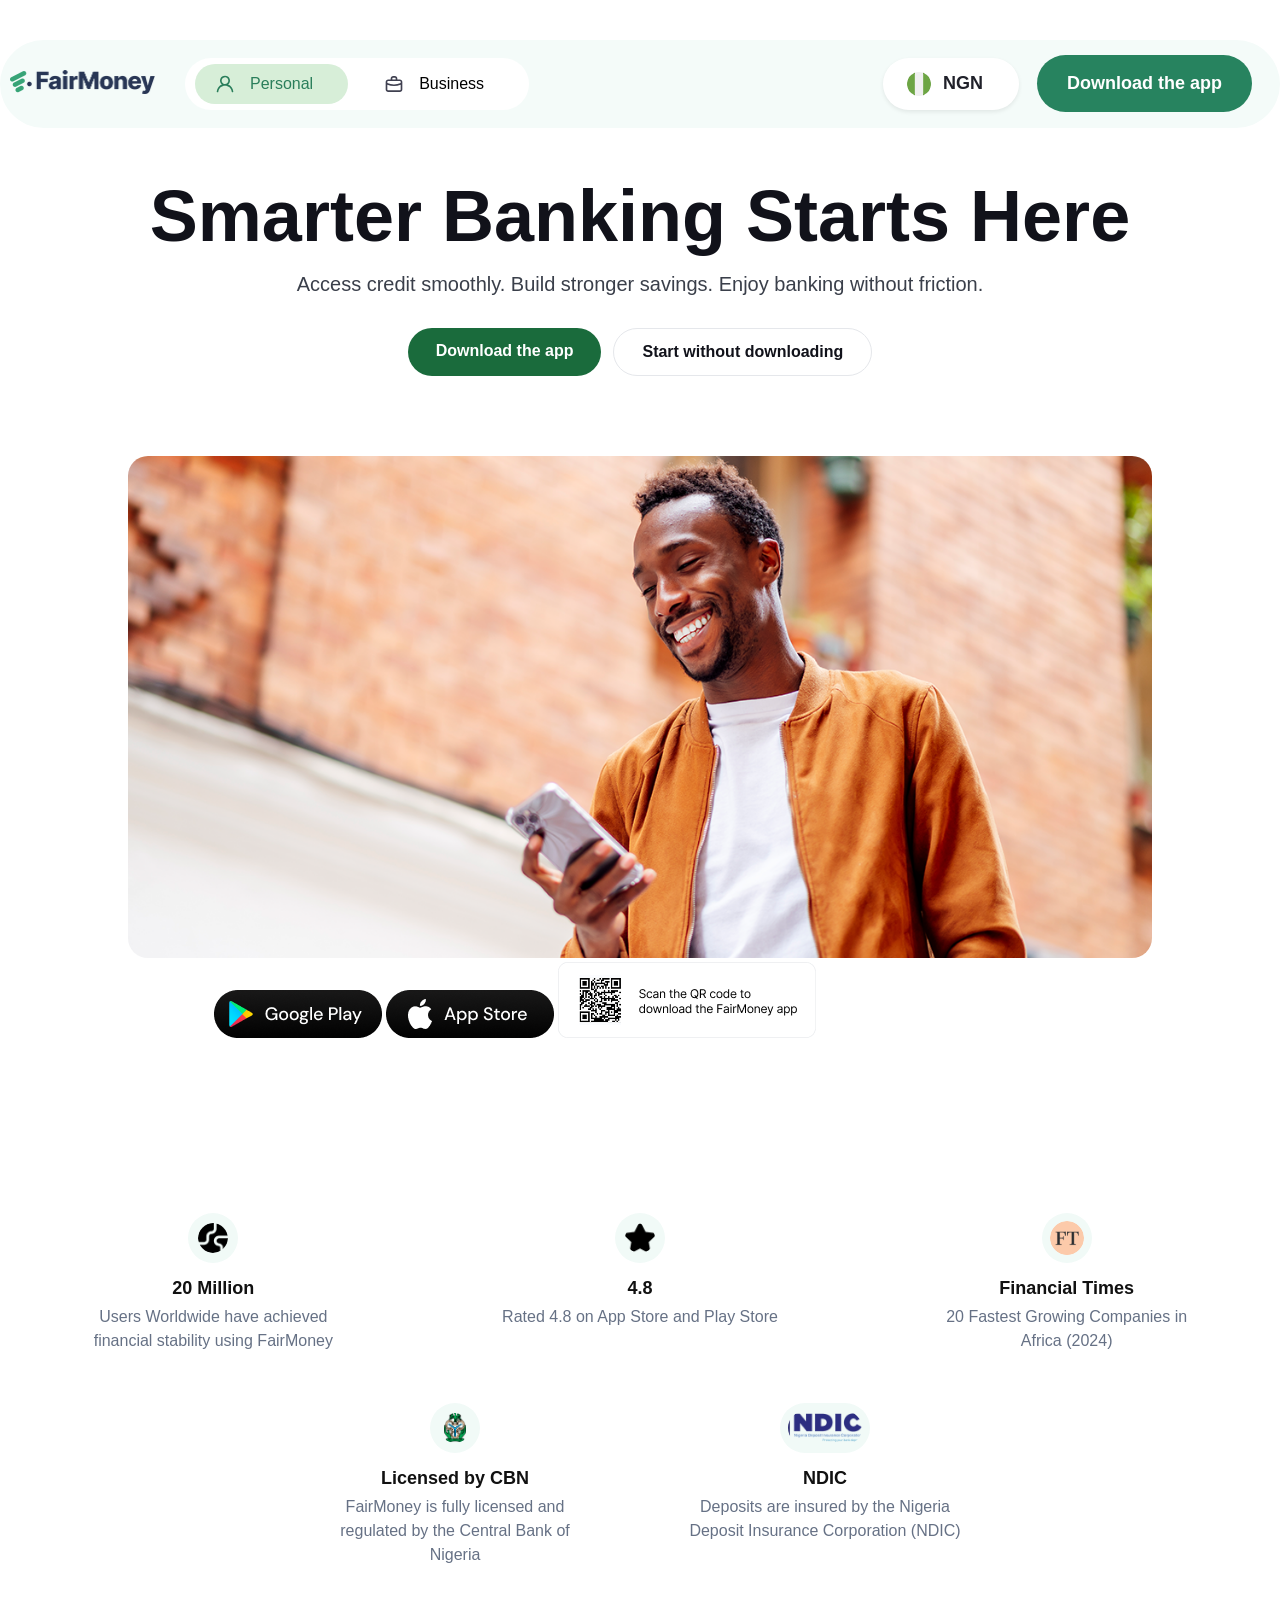
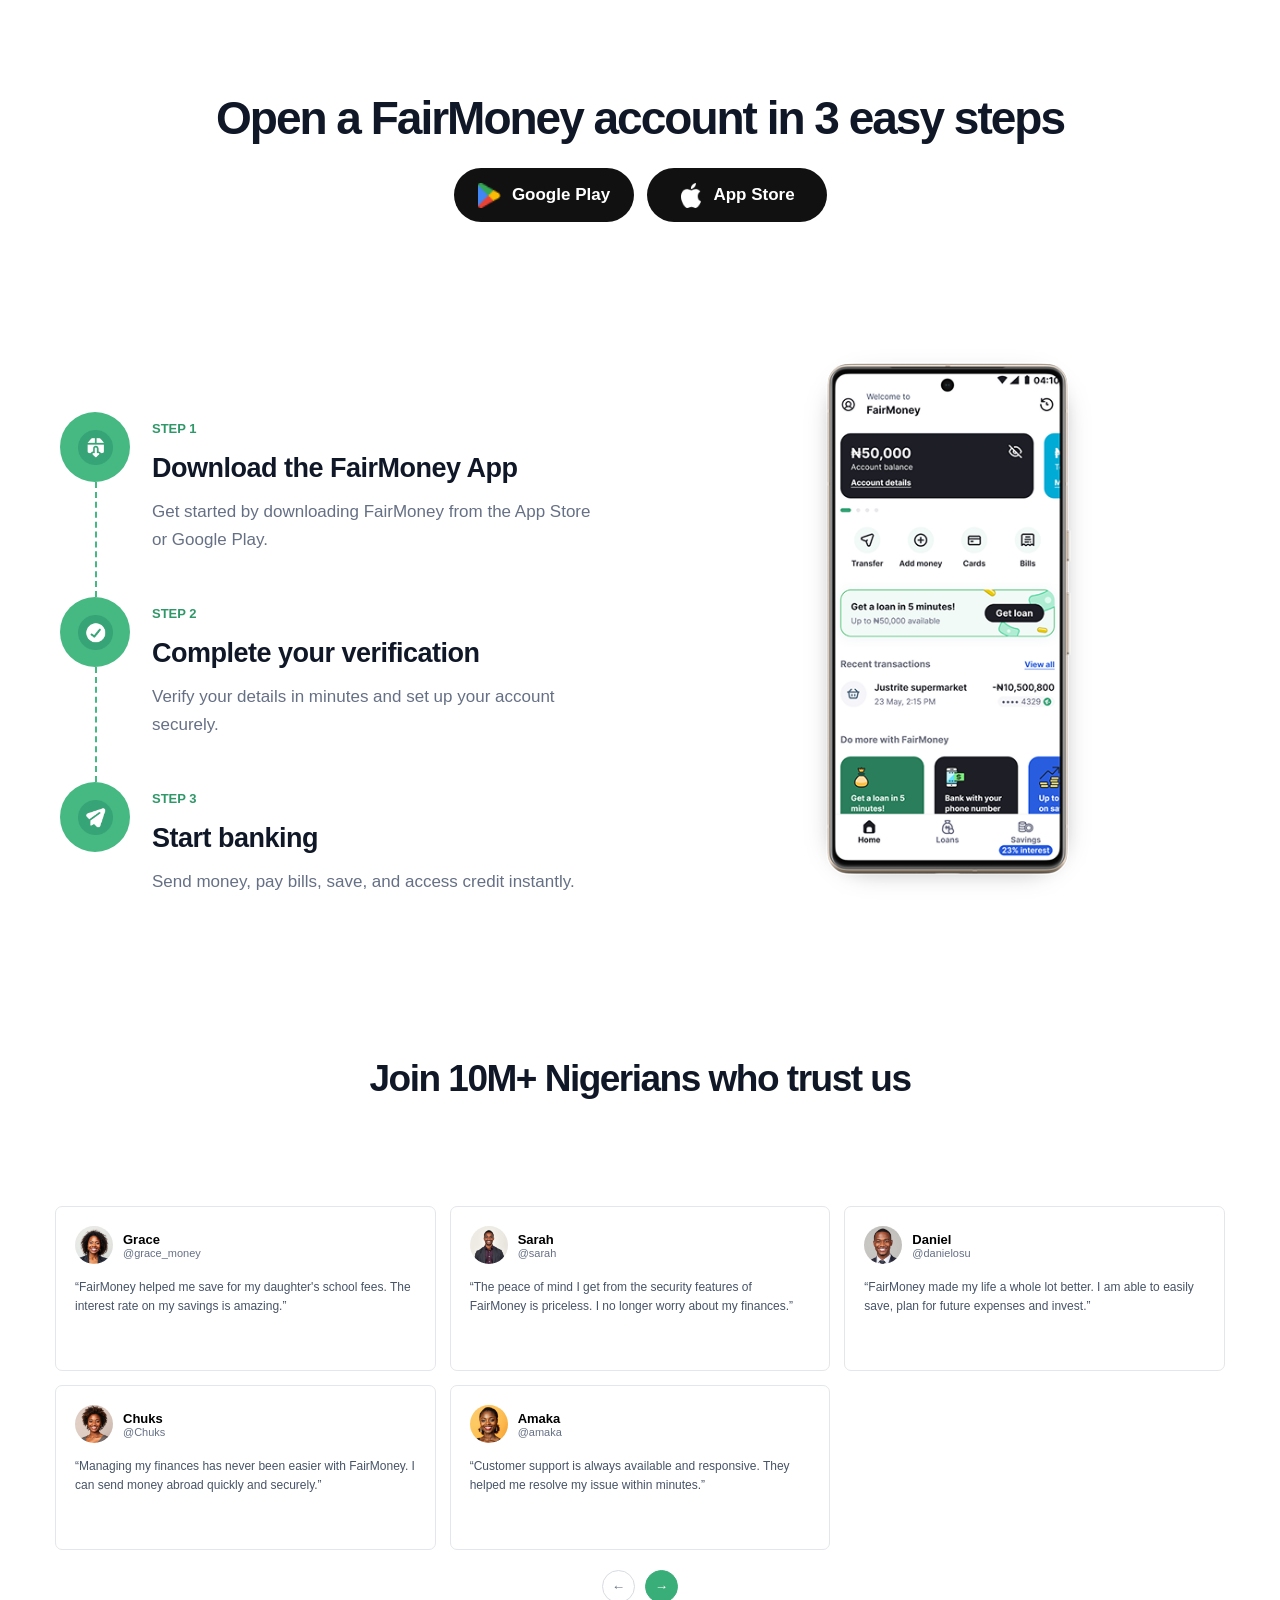
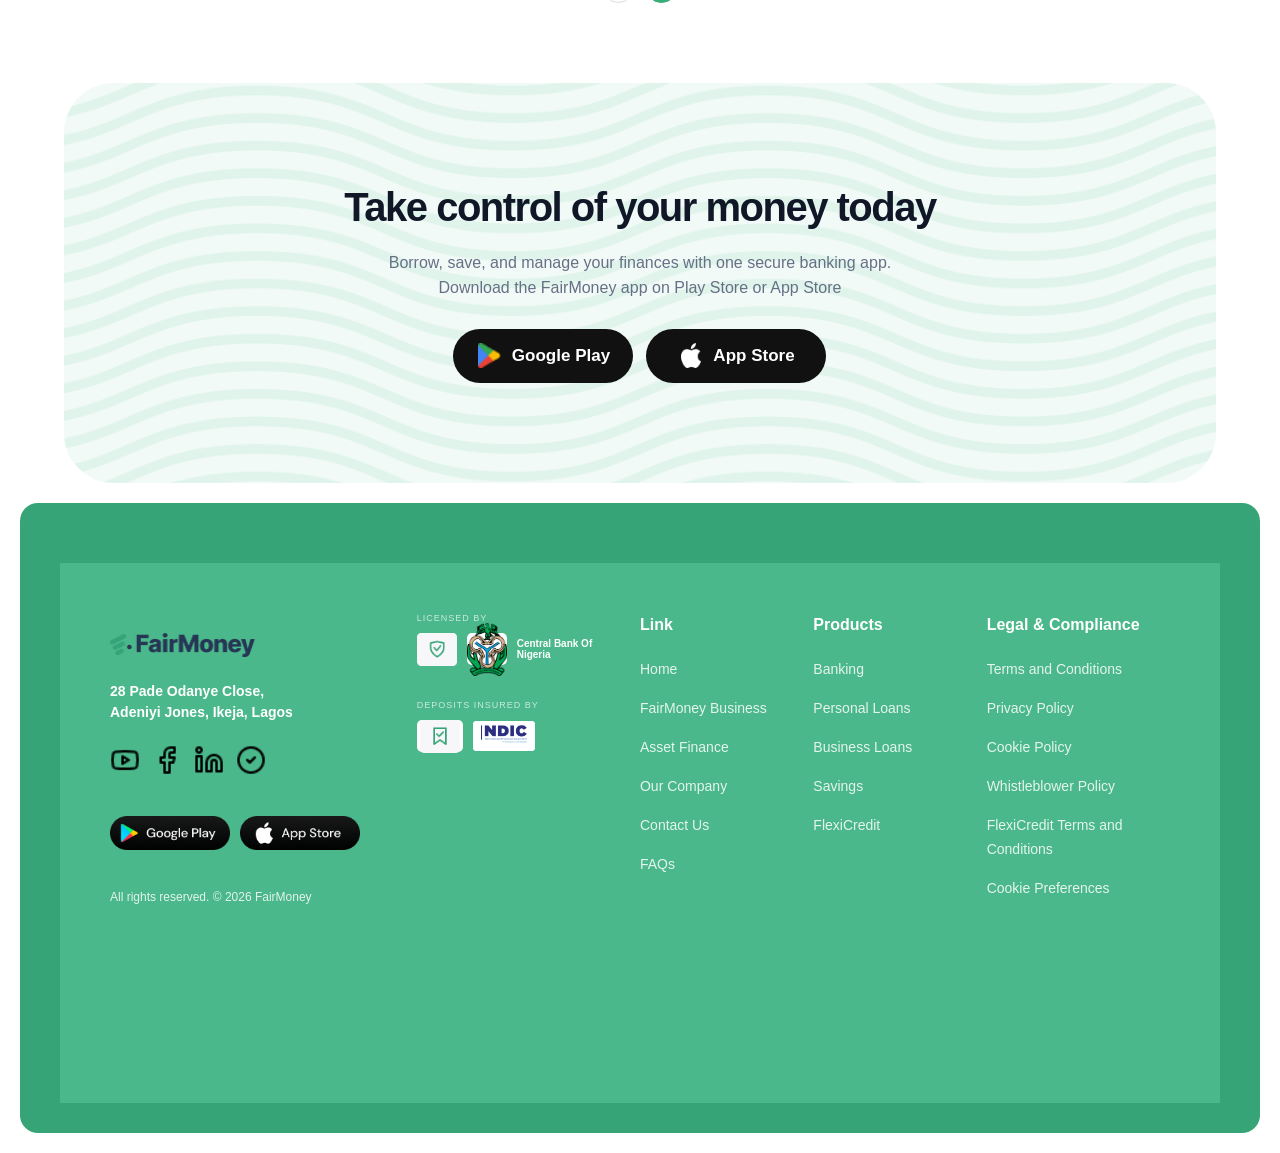
==== index.html @ 2ae4a9d5 "first commit" ====
<!DOCTYPE html>
<html lang="en">

<head>
    <meta charset="UTF-8">
    <meta name="viewport" content="width=device-width, initial-scale=1.0">
    <title></title>
    <link rel="stylesheet" href="https://cdnjs.cloudflare.com/ajax/libs/font-awesome/7.3.1/css/all.css" integrity="sha512-x9WwyMYBnlXMNQ6kQ/Lyzu1NqIhLQKL5Oq6xByfXuRj7s9CskyCbLv/1IjqzJmXwFXWr0ov6jBV7Qbc0hh9nHg==" crossorigin="anonymous" referrerpolicy="no-referrer">
    <link rel="stylesheet" href="./style.css">
</head>

<body>
    <header>
        <nav>
            <div class="left">
                <a href="">
                    <img src="./images/fairmoney-logo-DR-jkARz.png" alt="" class="logo">
                </a>
                <div class="button-container">

                    <!-- PERSONAL -->
                    <div class="dropdown">

                        <a href="#" class="green-btn">
                            <img src="../images/default (36).png" alt="">
                            Personal
                            <i class="fa-solid fa-chevron-down"></i>
                        </a>

                        <!-- Personal dropdown starts here -->
                        <div class="dropdown-content">

                            <a href="#">
                                <div class="drop-icon">🏦</div>
                                <h3>Banking</h3>
                            </a>

                            <a href="./otherhtmlfiles/faqs.html">
                                <div class="drop-icon">💰</div>
                                <h3>Faqs </h3>
                            </a>

                            <a href="./otherhtmlfiles/fairtarget.html">
                                <div class="drop-icon">🐷</div>
                                <h3>Fairtarget</h3>
                            </a>

                            <a href="./otherhtmlfiles/contactus.html">
                                <div class="drop-icon">📰</div>
                                <h3>Contact Us</h3>
                            </a>

                            <a href="./otherhtmlfiles/aboutus.html">
                                <div class="drop-icon">🏢</div>
                                <h3>About Us</h3>
                            </a>

                            <a href="#">
                                <div class="drop-icon">❔</div>
                                <h3>Help and Support</h3>
                            </a>

                        </div>
                    </div>


                    <!-- BUSINESS -->
                    <div class="dropdown">

                        <a href="#" class="white-btn">
                            <img src="./images/default (35).png" alt="">
                            Business
                            <i class="fa-solid fa-chevron-down"></i>
                        </a>

                        <!-- Business dropdown goes here -->
                        <div class="business-dropdown">
                            <!-- Business items will go here -->
                        </div>

                    </div>

                </div>
            </div>
            <div class="nav-right">

                <div class="currency-dropdown">

                    <div class="currency">
                        <img src="./images/default (33).png" alt="">
                        <span>NGN</span>
                        <i class="fa-solid fa-chevron-down"></i>
                    </div>

                    <div class="dropdown-content">

                        <a href="#">
                            <img src="./images/default (33).png" alt="">
                            <span>NGN</span>
                        </a>

                        <a href="#">
                            <img src="kenya.png" alt="">
                            <span>UGA</span>
                        </a>

                        <a href="#">
                            <img src="uganda.png" alt="">
                            <span>ZMB</span>
                        </a>

                    </div>

                </div>

                <a href="#" class="green-thing">
                    Download the app
                </a>
                <a href=""><i class="fa-sharp fa-solid fa-bars"></i></a>


            </div>


        </nav>


    </header>
    <section class="hero">
        <h1 class="hero-title">Smarter Banking Starts Here</h1>
        <p class="hero-subtitle">Access credit smoothly. Build stronger savings. Enjoy banking without friction.</p>

        <div class="hero-buttons">
            <a href="#" class="btn btn-primary">Download the app</a>
            <a href="#" class="btn btn-secondary">Start without downloading</a>
        </div>
        <div class="hero-image">
            <img src="./images/hero-home-man-phone-CHgP6KEk (2).png" alt="">

        </div>
        <div class="hero-download-buttons">
            <img src="./images/google-play-button-NqrgYMx6 (1).png" alt="">
            <img src="./images/app-store-button-BfQfPJOT.png" alt="">
            <img src="./images/qr-code-section-mmyv1GN7 (1).png" alt="">
        </div>
    </section>


    <section class="trust-section">
        <!-- TOP ROW - 3 ITEMS -->
        <div class="trust-grid top-row">
            <!-- Item 1 -->
            <div class="trust-item">
                <img src="./images/star.png" alt="20 Million" class="trust-icon">
                <h1>20 Million</h1>
                <p>Users Worldwide have achieved financial stability using FairMoney</p>
            </div>

            <!-- Item 2 -->
            <div class="trust-item">
                <img src="./images/circle.png" alt="Rating" class="trust-icon">
                <h1>4.8</h1>
                <p>Rated 4.8 on App Store and Play Store</p>
            </div>

            <!-- Item 3 -->
            <div class="trust-item">
                <img src="./images/ft-icon-container-CDeWDgdr (1).png" alt="Financial Times" class="trust-icon ft-icon">
                <h1>Financial Times</h1>
                <p>20 Fastest Growing Companies in Africa (2024)</p>
            </div>
        </div>

        <!-- BOTTOM ROW - 2 ITEMS -->
        <div class="trust-grid bottom-row">
            <!-- Item 4 -->
            <div class="trust-item">
                <img src="./images/cbn-logo-official-BcwKI2SC (1).png" alt="CBN Licensed" class="trust-icon">
                <h1>Licensed by CBN</h1>
                <p>FairMoney is fully licensed and regulated by the Central Bank of Nigeria</p>
            </div>

            <!-- Item 5 -->
            <div class="trust-item">
                <img src="./images/ndic-logo-updated-h6NStarR (1).png" alt="NDIC" class="trust-icon ndic-icon">
                <h1>NDIC</h1>
                <p>Deposits are insured by the Nigeria Deposit Insurance Corporation (NDIC)</p>
            </div>
        </div>
    </section>
    <section class="steps-section">

        <div class="steps-heading">

            <h2>
                Open a FairMoney account in 3 easy steps
            </h2>

            <div class="store-buttons">

                <a href="#" class="store-button">

                    <img src="../images/default (38).png" alt="Google Play">

                    <span>
                        Google Play
                    </span>

                </a>

                <a href="#" class="store-button">

                    <img src="../images/default (24).png" alt="App Store">

                    <span>
                        App Store
                    </span>

                </a>

            </div>

        </div>


        <div class="steps-container">

            <div class="steps-list">

                <div class="step">

                    <div class="step-icon">
                        <img src="../images/default (18).png" alt="">
                    </div>

                    <div class="step-line"></div>

                    <div class="step-content">

                        <span>
                            STEP 1
                        </span>

                        <h3>
                            Download the FairMoney App
                        </h3>

                        <p>
                            Get started by downloading FairMoney
                            from the App Store or Google Play.
                        </p>

                    </div>

                </div>

                <div class="step">

                    <div class="step-icon">
                        <img src="../images/default (17).png" alt="">
                    </div>

                    <div class="step-line"></div>

                    <div class="step-content">

                        <span>
                            STEP 2
                        </span>

                        <h3>
                            Complete your verification
                        </h3>

                        <p>
                            Verify your details in minutes and set
                            up your account securely.
                        </p>

                    </div>

                </div>

                <div class="step">

                    <div class="step-icon">
                        <img src="../images/default (16).png" alt="">
                    </div>

                    <div class="step-content">

                        <span>
                            STEP 3
                        </span>

                        <h3>
                            Start banking
                        </h3>

                        <p>
                            Send money, pay bills, save, and access
                            credit instantly.
                        </p>

                    </div>

                </div>

            </div>


            <div class="phone-image">

                <img src="../images/phone-mockup-cta-DEjx-b35.png" alt="FairMoney App">

            </div>

        </div>

    </section>


    <section class="trust-section">

        <h2>
            Join 10M+ Nigerians who trust us
        </h2>
    </section>
    <section class="testimonials">

        <div class="testimonial-grid">


            <article class="testimonial-card">

                <div class="person">

                    <img src="../images/testimonial-1-C6t--Y_c.png" alt="Grace">

                    <div>
                        <strong>Grace</strong>
                        <small>@grace_money</small>
                    </div>

                </div>

                <p>
                    “FairMoney helped me save for my daughter's
                    school fees. The interest rate on my savings
                    is amazing.”
                </p>

            </article>


            <article class="testimonial-card">

                <div class="person">

                    <img src="../images/testimonial-2-CNecga0H.png" alt="Sarah">

                    <div>
                        <strong>Sarah</strong>
                        <small>@sarah</small>
                    </div>

                </div>

                <p>
                    “The peace of mind I get from the security
                    features of FairMoney is priceless. I no longer
                    worry about my finances.”
                </p>

            </article>


            <article class="testimonial-card">

                <div class="person">

                    <img src="../images/testimonial-michael-CiFitGb-.png" alt="Daniel">

                    <div>
                        <strong>Daniel</strong>
                        <small>@danielosu</small>
                    </div>

                </div>

                <p>
                    “FairMoney made my life a whole lot better.
                    I am able to easily save, plan for future
                    expenses and invest.”
                </p>

            </article>


            <article class="testimonial-card">

                <div class="person">

                    <img src="../images/testimonial-amaka-oUAZROFe.png" alt="Chuks">

                    <div>
                        <strong>Chuks</strong>
                        <small>@Chuks</small>
                    </div>

                </div>

                <p>
                    “Managing my finances has never been easier
                    with FairMoney. I can send money abroad quickly
                    and securely.”
                </p>

            </article>


            <article class="testimonial-card">

                <div class="person">

                    <img src="../images/testimonial-female-nigerian-CEnZxhzd.png" alt="Amaka">

                    <div>
                        <strong>Amaka</strong>
                        <small>@amaka</small>
                    </div>

                </div>

                <p>
                    “Customer support is always available and
                    responsive. They helped me resolve my issue
                    within minutes.”
                </p>

            </article>

        </div>


        <div class="slider-buttons">

            <button>
                ←
            </button>

            <button>
                →
            </button>

        </div>

    </section>

    <section class="cyt">

        <div class="cta-content">

            <h2>
                Take control of your money today
            </h2>

            <p>
                Borrow, save, and manage your finances with one secure banking app. Download the FairMoney app on Play
                Store or App Store
            </p>

            <div class="store-buttons">

                <a href="#" class="store-button">

                    <img src="../images/default (38).png" alt="Google Play">

                    <span>
                        Google Play
                    </span>

                </a>

                <a href="#" class="store-button">

                    <img src="../images/default (24).png" alt="App Store">

                    <span>
                        App Store
                    </span>

                </a>

            </div>

        </div>

    </section>



    <footer class="footer">
        <div class="footer-inner">

            <!-- COLUMN 1 -->
            <div class="col brand-col">
                <img src="./images/fairmoney-logo-DR-jkARz.png" class="logo" alt="FairMoney">
                <p class="address">28 Pade Odanye Close,<br>Adeniyi Jones, Ikeja, Lagos</p>

                <div class="socials">
                    <a href="#"><img src="./images/default (25).png" alt=""></a>
                    <a href="#"><img src="./images/default (27).png" alt=""></a>
                    <a href="#"><img src="./images/default (28).png" alt=""></a>
                    <a href="#"><img src="./images/default (29).png" alt=""></a>
                </div>

                <div class="store-btns">
                    <a href="#"><img src="./images/google-play-button-NqrgYMx6 (1).png" alt="Google Play"></a>
                    <a href="#"><img src="./images/app-store-button-BfQfPJOT.png" alt="App Store"></a>
                </div>

                <p class="copy">All rights reserved. © 2026 FairMoney</p>
            </div>

            <!-- COLUMN 2 -->
            <div class="col license-col">
                <p class="label">LICENSED BY</p>
                <div class="badge-row">
                    <div class="badge-white"><img src="./images/default (21).png" alt=""></div>
                    <div class="badge-white"><img src="./images/cbn-logo-official-BcwKI2SC (1).png" alt=""></div>
                    <span>Central Bank Of Nigeria</span>
                </div>

                <p class="label second">DEPOSITS INSURED BY</p>
                <div class="badge-row">
                    <div class="badge-white"><img src="./images/default (22).png" alt=""></div>
                    <div class="ndic-badge"><img src="./images/ndic-logo-updated-h6NStarR (1).png" alt="NDIC"></div>
                </div>
            </div>

            <!-- COLUMN 3 -->
            <div class="col">
                <h4>Link</h4>
                <a href="#">Home</a>
                <a href="#">FairMoney Business</a>
                <a href="#">Asset Finance</a>
                <a href="#">Our Company</a>
                <a href="#">Contact Us</a>
                <a href="#">FAQs</a>
            </div>

            <!-- COLUMN 4 -->
            <div class="col">
                <h4>Products</h4>
                <a href="#">Banking</a>
                <a href="#">Personal Loans</a>
                <a href="#">Business Loans</a>
                <a href="#">Savings</a>
                <a href="#">FlexiCredit</a>
            </div>

            <!-- COLUMN 5 -->
            <div class="col">
                <h4>Legal & Compliance</h4>
                <a href="#">Terms and Conditions</a>
                <a href="#">Privacy Policy</a>
                <a href="#">Cookie Policy</a>
                <a href="#">Whistleblower Policy</a>
                <a href="#">FlexiCredit Terms and Conditions</a>
                <a href="#">Cookie Preferences</a>
            </div>

        </div>
    </footer>





</body>

</html>
---- style.css ----
* {
    padding: 0;
    margin: 0;
    box-sizing: border-box;
}

html {
    scroll-behavior: smooth;
}

body {
    font-family: Inter, sans-serif;


    background: #ffffff;

    -webkit-font-smoothing: antialiased;
}

a {
    text-decoration: none;
    color: inherit;
}

button {
    font-family: inherit;
}


:root {

    --green: #39AE78;
    --green-dark: #2F9868;
    --green-light: #EAF8F2;
    --very-light-green: #F0FAF6;
    --black: #101828;
    --text: #1D2939;
    --muted: #667085;
    --border: #D9DEE5;
    --white: #FFFFFF;
    --footer: #4FC48D;
}

header {
    display: flex;
    justify-content: space-between;
    align-items: center;
    position: relative;
}

nav {
    padding: 10px;
    width: 80%;
    margin: 40px auto;
    background-color: #F4FBF9;
    border-radius: 50px;
    display: flex;
    align-items: center;
    justify-content: space-between;
    position: fixed;
    top: 0;
    left: 0;
    width: 100%;
    z-index: 9999;
}

.left {
    display: flex;
    align-items: center;
    gap: 30px;
}

.logo {
    width: 400px;
    margin-top: 20px;

}

.button-container {
    display: flex;
    align-items: center;
    background-color: white;
    gap: 1em;
    border-radius: 50px;
    padding: 6px 10px;
}

.button-container a {
    display: flex;
    align-items: center;
    justify-content: center;
    gap: 15px;
    padding: 10px 20px;
    border-radius: 50px;
    text-decoration: none;
    flex: 1;
}

.green-btn {
    background-color: #D7EED8;
    color: #2A7E5B;
}

.white-btn {
    background-color: white;
    color: black;
    /* border: 2px solid #008b3c; */
}

.nav-right {
    display: flex;
    align-items: center;
    gap: 18px;
}

/* NGN */
.currency {
    display: flex;
    align-items: center;
    gap: 12px;
    background-color: white;
    padding: 8px 10px;
    border-radius: 40px;
    box-shadow: 0 2px 4px rgba(0, 0, 0, 0.08);
    font-size: 18px;
    font-weight: 600;
    color: #20212a;
}

/* Nigerian flag */
.nigeria-flag {
    width: 36px;
    height: 36px;
    border-radius: 50%;
    background: linear-gradient(to right,
            #68a545 33.3%,
            white 33.3%,
            white 66.6%,
            #68a545 66.6%);
}

/* Download button */
.green-thing{
    background-color: #27835f;
    color: white;
    text-decoration: none;
    padding: 18px 30px;
    border-radius: 40px;
    font-size: 18px;
    font-weight: 600;
}





header a {
    text-decoration: none;
    color: black;
}

.currency-dropdown {
    position: relative;
}

.currency {
    display: flex;
    align-items: center;
    gap: 12px;
    background: white;
    padding: 14px 24px;
    border-radius: 40px;
    cursor: pointer;
}

.dropdown-content {
    display: none;
    position: absolute;
    top: 60px;
    right: 0;
    width: 220px;
    background: white;
    padding: 10px;
    border-radius: 15px;
    box-shadow: 0 4px 15px rgba(0, 0, 0, 0.1);
    z-index: 10;
}

.dropdown-content a {
    display: flex;
    align-items: center;
    gap: 12px;
    padding: 12px;
    text-decoration: none;
    color: #222;
    border-radius: 8px;
}

.dropdown-content a img {
    width: 30px;
    height: 30px;
    object-fit: cover;
}

.dropdown-content a:hover {
    background: #f0f7f3;
}

.currency-dropdown:hover .dropdown-content {
    display: block;
}

.dropdown {
    position: relative;
}

.dropdown-content,
.business-dropdown {
    display: none;
    position: absolute;
    top: 100%;
    left: 0;
    width: 400px;
    background: white;
    border-radius: 15px;
    padding: 10px;
    z-index: 100;
    box-shadow: 0 5px 20px rgba(0, 0, 0, 0.1);
}

.dropdown:hover .dropdown-content {
    display: block;
}

.dropdown:hover .business-dropdown {
    display: block;
}

.fa-bars {
    display: none;
    width: 140px;

}

.hero {
    margin-top: 100px;
}

.hero-text {
    padding: 30px;
}

.hero-text h1 {
    text-align: center;
    width: 90%;
    margin: auto;
    margin-bottom: 20px;
    font-size: 76px;
    font-weight: 600;
    line-height: 76px;

}

.hero-text p {
    margin: auto;
    text-align: center;
    width: 90%;
    font-size: 20px;
    font-weight: 400;
    line-height: 28px;
}

.hero-text a {
    /* display: ;
    flex-direction: row;
    justify-content: space-between;
    align-items: center; */
    gap: 30px;
    text-decoration: none;
    text-align: center;
    width: 100%;
    margin: auto;
}

.hero {
    background: #ffffff;
    padding: 80px 20px;
    text-align: center;
}

.hero-title {
    font-size: 72px;
    font-weight: 700;
    line-height: 72px;
    color: #11121A;
    margin: auto;
}

.hero-subtitle {
    font-size: 20px;
    color: #3A3F4A;
    margin: 20px auto 0;
    line-height: 24px;
}

.hero-buttons {
    margin-top: 32px;
    display: flex;
    gap: 12px;
    justify-content: center;
    flex-wrap: wrap;
}

.btn {
    padding: 14px 28px;
    border-radius: 999px;
    text-decoration: none;
    font-weight: 600;
    font-size: 16px;
    display: inline-block;
}

.btn-primary {
    background: #1A6B3C;
    color: #ffffff;
}

.btn-secondary {
    background: #ffffff;
    color: #11121A;
    border: 1px solid #E5E7EB;
}

.hero-image img {
    margin-top: 80px;
    width: 80vw;
    border-radius: 20px;

}

.hero-download-buttons {
    margin-right: 250px;
}

.trust-section {
    margin: 6px auto;
    padding: 40px 20px;
}

.trust-grid {
    display: grid;
    gap: 40px;
}

.top-row {
    grid-template-columns: repeat(3, 1fr);
    margin-bottom: 50px;
}

.bottom-row {
    grid-template-columns: repeat(2, 1fr);
    max-width: 700px;
    margin: 0 auto;
}

.trust-item {
    text-align: center;
}

.trust-icon {
    width: 50px;
    height: 50px;
    object-fit: contain;
    margin-bottom: 12px;
    background-color: #F1FAF7;
    border-radius: 60px;
    padding: 10px;
}

.ft-icon {
    border-radius: 50%;
    padding: 8px;
}

.trust-icon {
    background-color: #F1FAF7;
    border-radius: 60px;
}

.ndic-icon {
    width: 90px;
    padding: 8px;
    background-color: #F1FAF7;
    border-radius: 60px;
}

.trust-item h1 {
    font-family: Inter, sans-serif;
    font-size: 18px;
    font-weight: 700;
    line-height: 18px;
    color: #111;
    margin-bottom: 8px;

}

.trust-item p {
    font-size: 16px;
    font-weight: 400;
    color: #667185;
    line-height: 24px;
    max-width: 280px;
    margin: 0 auto;

}

.steps-section {

    padding: 65px 0 0;

    background: #ffffff;

    overflow: hidden;
}


.steps-heading {

    text-align: center;

    padding: 0 20px;
}

.steps-heading h2 {

    font-size: 46px;

    letter-spacing: -2px;

    line-height: 1.12;

    color: #101828;

    margin-bottom: 24px;
}


/* STORE BUTTONS */

.store-buttons {

    display: flex;

    align-items: center;

    justify-content: center;

    gap: 13px;
}

.store-button {

    height: 54px;

    min-width: 180px;

    padding: 0 20px;

    display: flex;

    align-items: center;

    justify-content: center;

    gap: 10px;

    border-radius: 30px;

    background: #111111;

    color: #ffffff;

    font-size: 17px;

    font-weight: 600;
}

.store-button img {

    width: 25px;

    height: 25px;

    object-fit: contain;
}


.steps-container {

    width: min(1160px, calc(100% - 70px));

    min-height: 650px;

    margin: 70px auto 0;

    display: grid;

    grid-template-columns: 1fr 1fr;

    gap: 70px;

    position: relative;
}


.steps-list {

    padding-top: 120px;
}


.step {

    display: grid;

    grid-template-columns: 76px 1fr;

    position: relative;

    min-height: 185px;
}


.step-icon {

    width: 70px;

    height: 70px;

    border-radius: 50%;

    background: #45B981;

    display: flex;

    align-items: center;

    justify-content: center;

    z-index: 2;
}

.step-icon img {

    width: 35px;

    height: 35px;

    object-fit: contain;
}


.step-line {

    position: absolute;

    left: 35px;

    top: 70px;

    bottom: 0;

    width: 2px;

    border-left: 2px dashed #45B981;
}


.step-content {

    padding: 7px 0 35px;

    padding-left: 16px;
}

.step-content>span {

    color: #309768;

    font-size: 13px;

    font-weight: 700;
}

.step-content h3 {

    margin-top: 15px;

    font-size: 27px;

    line-height: 1.2;

    letter-spacing: -.5px;

    color: #101828;
}

.step-content p {

    max-width: 500px;

    margin-top: 13px;

    color: #667085;

    font-size: 17px;

    line-height: 1.65;
}


.phone-image {

    height: 650px;

    display: flex;

    justify-content: center;

    align-items: flex-start;

    overflow: hidden;
}

.phone-image img {

    width: 430px;

    height: 650px;

    object-fit: contain;
}


.trust-section {

    padding: 85px 20px 55px;

    text-align: center;

    background: #ffffff;
}

.trust-section h2 {

    font-size: 37px;

    letter-spacing: -1.5px;

    color: #101828;
}

.testimonials {

    width: min(1170px, calc(100% - 40px));

    margin: auto;

    padding: 45px 0 80px;

    position: relative;
}


.testimonial-grid {

    display: grid;

    grid-template-columns:
        repeat(3, 1fr);

    gap: 14px;
}


.testimonial-card {

    min-height: 165px;

    padding: 19px;

    border: 1px solid #E3E7EB;

    border-radius: 7px;

    background: #ffffff;
}


.person {

    display: flex;

    align-items: center;

    gap: 10px;

    margin-bottom: 14px;
}


.person img {

    width: 38px;

    height: 38px;

    border-radius: 50%;

    object-fit: cover;
}


.person div {

    display: flex;

    flex-direction: column;
}


.person strong {

    font-size: 13px;
}

.person small {

    color: #667085;

    font-size: 11px;
}


.testimonial-card p {

    color: #475467;

    font-size: 12px;

    line-height: 1.55;
}



.slider-buttons {

    display: flex;

    justify-content: center;

    gap: 10px;

    margin-top: 20px;
}

.slider-buttons button {

    width: 33px;

    height: 33px;

    border-radius: 50%;

    border: 1px solid #D7DCE1;

    background: white;

    cursor: pointer;

    color: #667085;
}

.slider-buttons button:last-child {

    background: var(--green);

    border-color: var(--green);

    color: white;
}

.cyt {

    margin-top: 10px;

    padding: 90px 20px;

    background-image: url("../images/back.png");
    background-size: cover;
    background-position: center;
    background-repeat: no-repeat;

    height: 400px;
    display: flex;
    flex-direction: column;
    justify-content: center;
    align-items: center;
    text-align: center;
    color: white;
    width: 90%;
    margin: auto;
    border-radius: 50px;




}



.cta-content {

    max-width: 800px;

    margin: auto;

    text-align: center;
}


.cta-content h2 {

    font-size: 40px;

    line-height: 1.15;

    letter-spacing: -1.5px;

    color: #101828;
}


.cta-content p {

    margin: 20px auto 28px;

    max-width: 560px;

    color: #667085;

    font-size: 16px;

    line-height: 1.6;
}

.footer {
    background-color: #37A477;
    color: #fff;
    padding: 60px 40px 30px;
    border-radius: 18px;
    margin: 20px;
}

.footer-inner {
    padding: 50px;
    width: 100%;
    height: 60vh;
    max-width: 1300px;
    margin: 0 auto;
    display: grid;
    grid-template-columns: 1.6fr 1.1fr 0.8fr 0.8fr 1.1fr;
    gap: 40px;
    background-color: #4AB88A;
}

/* brand */
.logo {
    width: 145px;
    margin-bottom: 20px
}

.address {
    font-size: 14px;
    line-height: 1.5;
    font-weight: 600;
    margin-bottom: 22px;
}

.socials {
    display: flex;
    gap: 10px;
    margin-bottom: 24px;
}

.socials a {
    width: 32px;
    height: 32px;
    /* border:1px solid rgba(255,255,255,0.35);
  border-radius:50%; */
    display: flex;
    align-items: center;
    justify-content: center;
}

.socials img {
    width: 30px;
    height: 30px;
    object-fit: contain
}

.store-btns {
    display: flex;
    gap: 10px;
    margin-bottom: 18px;
}


.store-btns img {
    width: 120px;
}

.copy {
    font-size: 12px;
    opacity: 0.85;
    margin-top: 15px;
}

/* license */
.label {
    font-size: 9px;
    letter-spacing: 1px;
    opacity: 0.7;
    margin-bottom: 10px;
}

.label.second {
    margin-top: 35px
}

.badge-row {
    display: flex;
    align-items: center;
    gap: 10px;
}

.badge-white {
    background: #fff;
    width: 46px;
    height: 32px;
    border-radius: 5px;
    display: flex;
    align-items: center;
    justify-content: center;
}

.badge-white img {
    width: 40px
}

.badge-row span {
    font-size: 10px;
    font-weight: 600;
}


.ndic-badge {
    background: #fff;
    padding: 4px 8px;
    border-radius: 3px;
}

.ndic-badge img {
    height: 18px
}

/* links */
.col h4 {
    font-size: 16px;
    font-weight: 700;
    line-height: 24px;
    margin-bottom: 20px;
}

.col a {
    display: block;
    font-size: 14px;
    line-height: 24px;
    font-weight: 400;
    color: rgba(255, 255, 255, 0.85);
    text-decoration: none;
    margin-bottom: 15px;
}

.col a:hover {
    color: #fff;
    text-decoration: underline;
}

@media (max-width: 900px) {
      nav {
        width: calc(100% - 24px);
        margin: 12px;
        padding: 8px 16px;
    }

    .left {
        gap: 16px;
    }

    .left .logo {
        width: 130px;
        margin-bottom: 0;
    }

    .button-container {
        display: none;
    }

    .nav-right {
        display: flex;
        align-items: center;
        margin-left: auto;
    }

    .nav-right > .currency-dropdown,
    .nav-right > .green-thing {
        display: none;
    }

    .fa-bars {
        display: block;
        width: auto;
        font-size: 24px;
    }
    .button-container {
        display: none;
    }

   

    .hero-title {
        font-size: clamp(44px, 8vw, 64px);
        line-height: 1.05;
    }

    .hero-image img {
        width: 100%;
        max-width: 900px;
    }

    .hero-download-buttons {
        margin: 24px 0 0;
        display: flex;
        justify-content: center;
        align-items: center;
        flex-wrap: wrap;
        gap: 12px;
    }

    .steps-container {
        width: calc(100% - 40px);
        gap: 30px;
    }

    .phone-image img {
        max-width: 100%;
    }

    .testimonial-grid {
        grid-template-columns: repeat(2, minmax(0, 1fr));
    }

    .footer {
        padding: 40px 24px 24px;
    }

    .footer-inner {
        height: auto;
        padding: 32px;
        grid-template-columns: repeat(2, minmax(0, 1fr));
        gap: 32px;
    }

    .brand-col {
        grid-column: 1 / -1;
    }
}

@media (max-width: 600px) {
     nav {
        padding: 8px 12px;
    }

    .left {
        gap: 8px;
    }

    .left .logo {
        width: 115px;
    }

    .nav-right {
        gap: 0;
    }
    


   
    .currency {
        gap: 8px;
        padding: 10px 12px;
        font-size: 15px;
    }

    .download-btn {
        padding: 12px 16px;
        font-size: 14px;
    }

    .dropdown-content,
    .business-dropdown {
        width: min(400px, calc(100vw - 40px));
    }

    .hero {
        padding: 48px 16px;
    }

    .hero-title {
        font-size: clamp(36px, 11vw, 52px);
        line-height: 1.05;
    }

    .hero-subtitle {
        font-size: 16px;
        line-height: 1.5;
    }

    .hero-buttons {
        flex-direction: column;
        align-items: stretch;
    }

    .hero-buttons .btn {
        width: 100%;
    }

    .hero-image img {
        margin-top: 40px;
        width: 100%;
    }

    .hero-download-buttons img {
        max-width: min(100%, 190px);
        height: auto;
    }

    .trust-section {
        padding: 56px 16px 36px;
    }

    .trust-grid,
    .top-row,
    .bottom-row {
        grid-template-columns: 1fr;
        gap: 28px;
        max-width: none;
    }

    .top-row {
        margin-bottom: 28px;
    }

    .steps-section {
        padding-top: 48px;
    }

    .steps-heading h2 {
        font-size: clamp(30px, 8vw, 40px);
        letter-spacing: -1px;
    }

    .store-buttons {
        flex-wrap: wrap;
    }

    .store-button {
        min-width: 0;
        font-size: 15px;
    }

    .steps-container {
        width: calc(100% - 32px);
        min-height: 0;
        margin-top: 48px;
        grid-template-columns: 1fr;
        gap: 24px;
    }

    .steps-list {
        padding-top: 0;
    }

    .step {
        grid-template-columns: 56px 1fr;
        min-height: 0;
    }

    .step-icon {
        width: 52px;
        height: 52px;
    }

    .step-icon img {
        width: 28px;
        height: 28px;
    }

    .step-line {
        left: 25px;
        top: 52px;
    }

    .step-content {
        padding: 4px 0 28px 8px;
    }

    .step-content h3 {
        font-size: 22px;
    }

    .step-content p {
        font-size: 15px;
    }

    .phone-image {
        height: 420px;
    }

    .phone-image img {
        height: 420px;
    }

    .trust-section h2 {
        font-size: 30px;
        letter-spacing: -1px;
    }

    .testimonials {
        width: calc(100% - 32px);
        padding: 32px 0 56px;
    }

    .testimonial-grid {
        grid-template-columns: 1fr;
    }

    .cyt {
        width: calc(100% - 32px);
        min-height: 360px;
        height: auto;
        padding: 56px 20px;
        border-radius: 28px;
        background-position: center;
    }

    .cta-content h2 {
        font-size: clamp(30px, 8vw, 38px);
        letter-spacing: -1px;
    }

    .footer {
        margin: 12px;
        padding: 24px 16px 16px;
    }

    .footer-inner {
        padding: 24px 16px;
        grid-template-columns: minmax(0, 1fr);
        gap: 28px;
    }

    .brand-col {
        grid-column: auto;
    }

    .store-btns {
        flex-wrap: wrap;
    }

    .badge-row {
        flex-wrap: wrap;
    }

    .label.second {
        margin-top: 24px;
    }

    .col h4 {
        margin-bottom: 12px;
    }

    .col a {
        margin-bottom: 10px;
    }
}
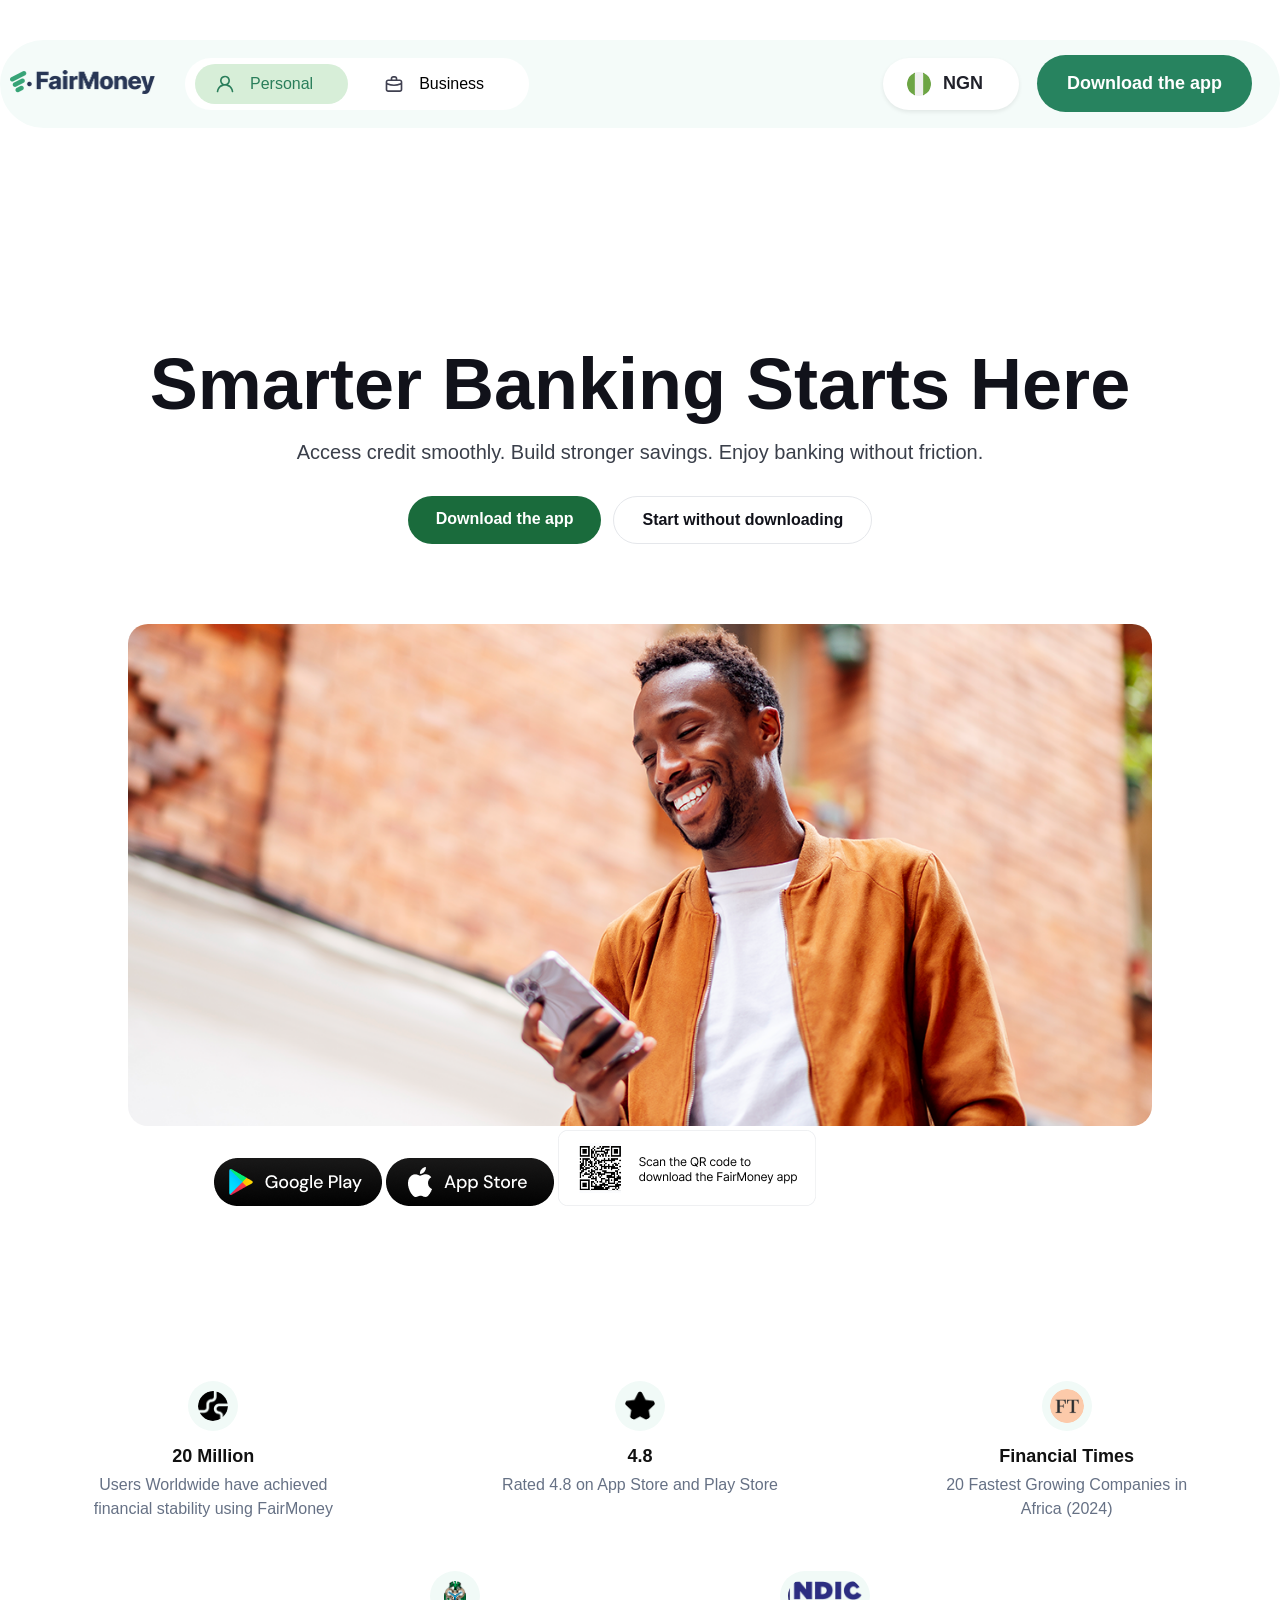
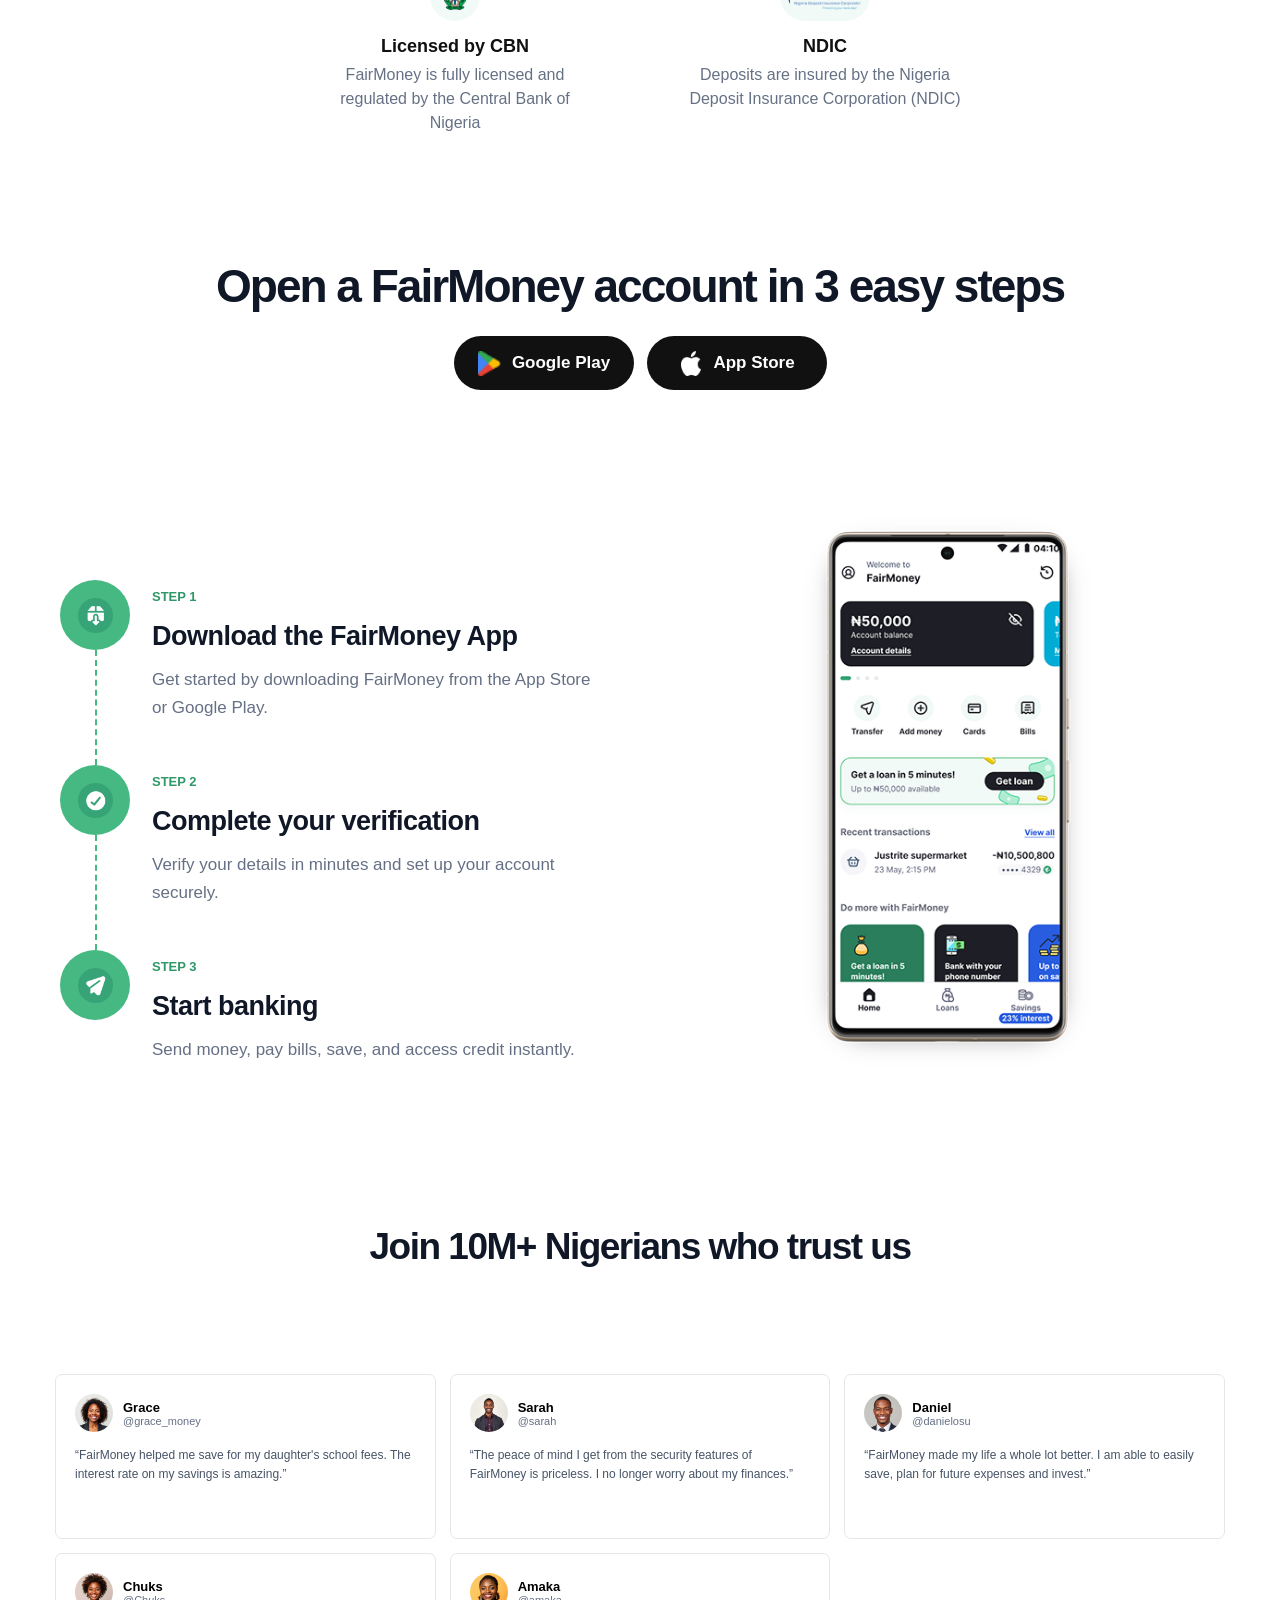
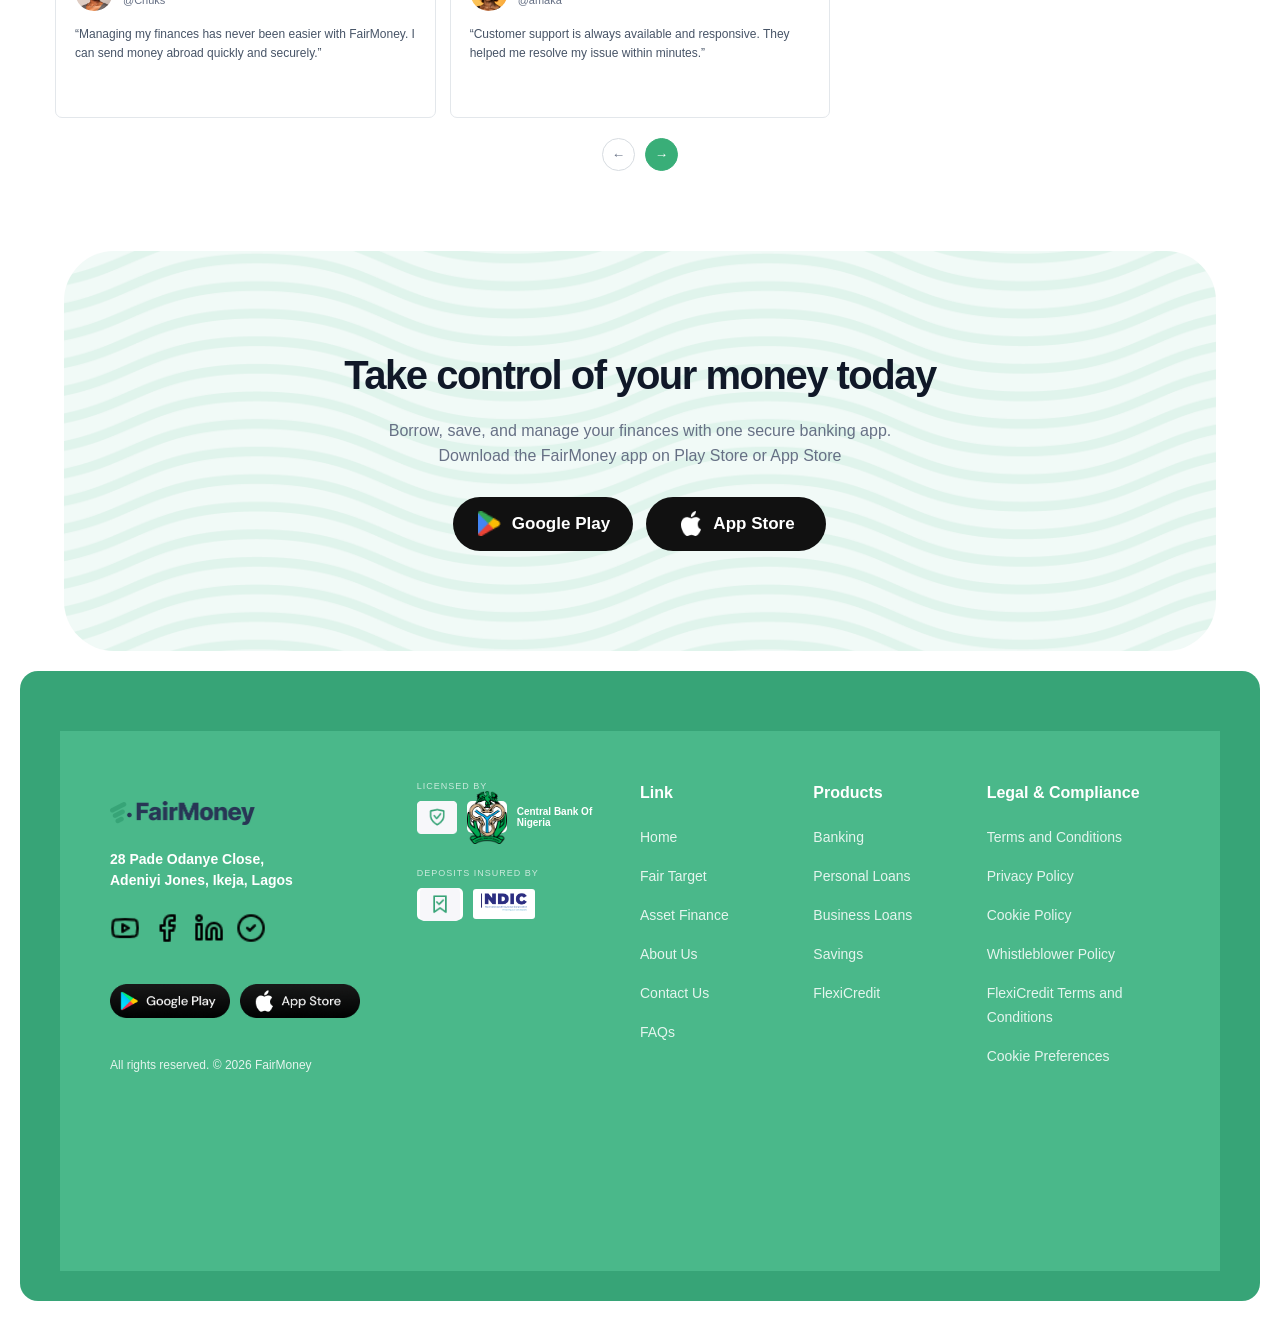
==== commit 230c8822: "updated project" ====
--- a/index.html
+++ b/index.html
@@ -4,7 +4,8 @@
 <head>
     <meta charset="UTF-8">
     <meta name="viewport" content="width=device-width, initial-scale=1.0">
-    <title></title>
+    <title>ola-fairmons</title>
+    <link rel="shortcut icon" href="./images/default (23).png" type="image/x-icon">
     <link rel="stylesheet" href="https://cdnjs.cloudflare.com/ajax/libs/font-awesome/7.3.1/css/all.css" integrity="sha512-x9WwyMYBnlXMNQ6kQ/Lyzu1NqIhLQKL5Oq6xByfXuRj7s9CskyCbLv/1IjqzJmXwFXWr0ov6jBV7Qbc0hh9nHg==" crossorigin="anonymous" referrerpolicy="no-referrer">
     <link rel="stylesheet" href="./style.css">
 </head>
@@ -543,11 +544,11 @@
             <div class="col">
                 <h4>Link</h4>
                 <a href="#">Home</a>
-                <a href="#">FairMoney Business</a>
+                <a href="./otherhtmlfiles/fairtarget.html">Fair Target</a>
                 <a href="#">Asset Finance</a>
-                <a href="#">Our Company</a>
-                <a href="#">Contact Us</a>
-                <a href="#">FAQs</a>
+                <a href="./otherhtmlfiles/aboutus.html">About Us</a>
+                <a href="./otherhtmlfiles/contactus.html">Contact Us</a>
+                <a href="./otherhtmlfiles/faqs.html">FAQs</a>
             </div>
 
             <!-- COLUMN 4 -->
--- a/style.css
+++ b/style.css
@@ -57,7 +57,6 @@
     display: flex;
     align-items: center;
     justify-content: space-between;
-    position: fixed;
     top: 0;
     left: 0;
     width: 100%;
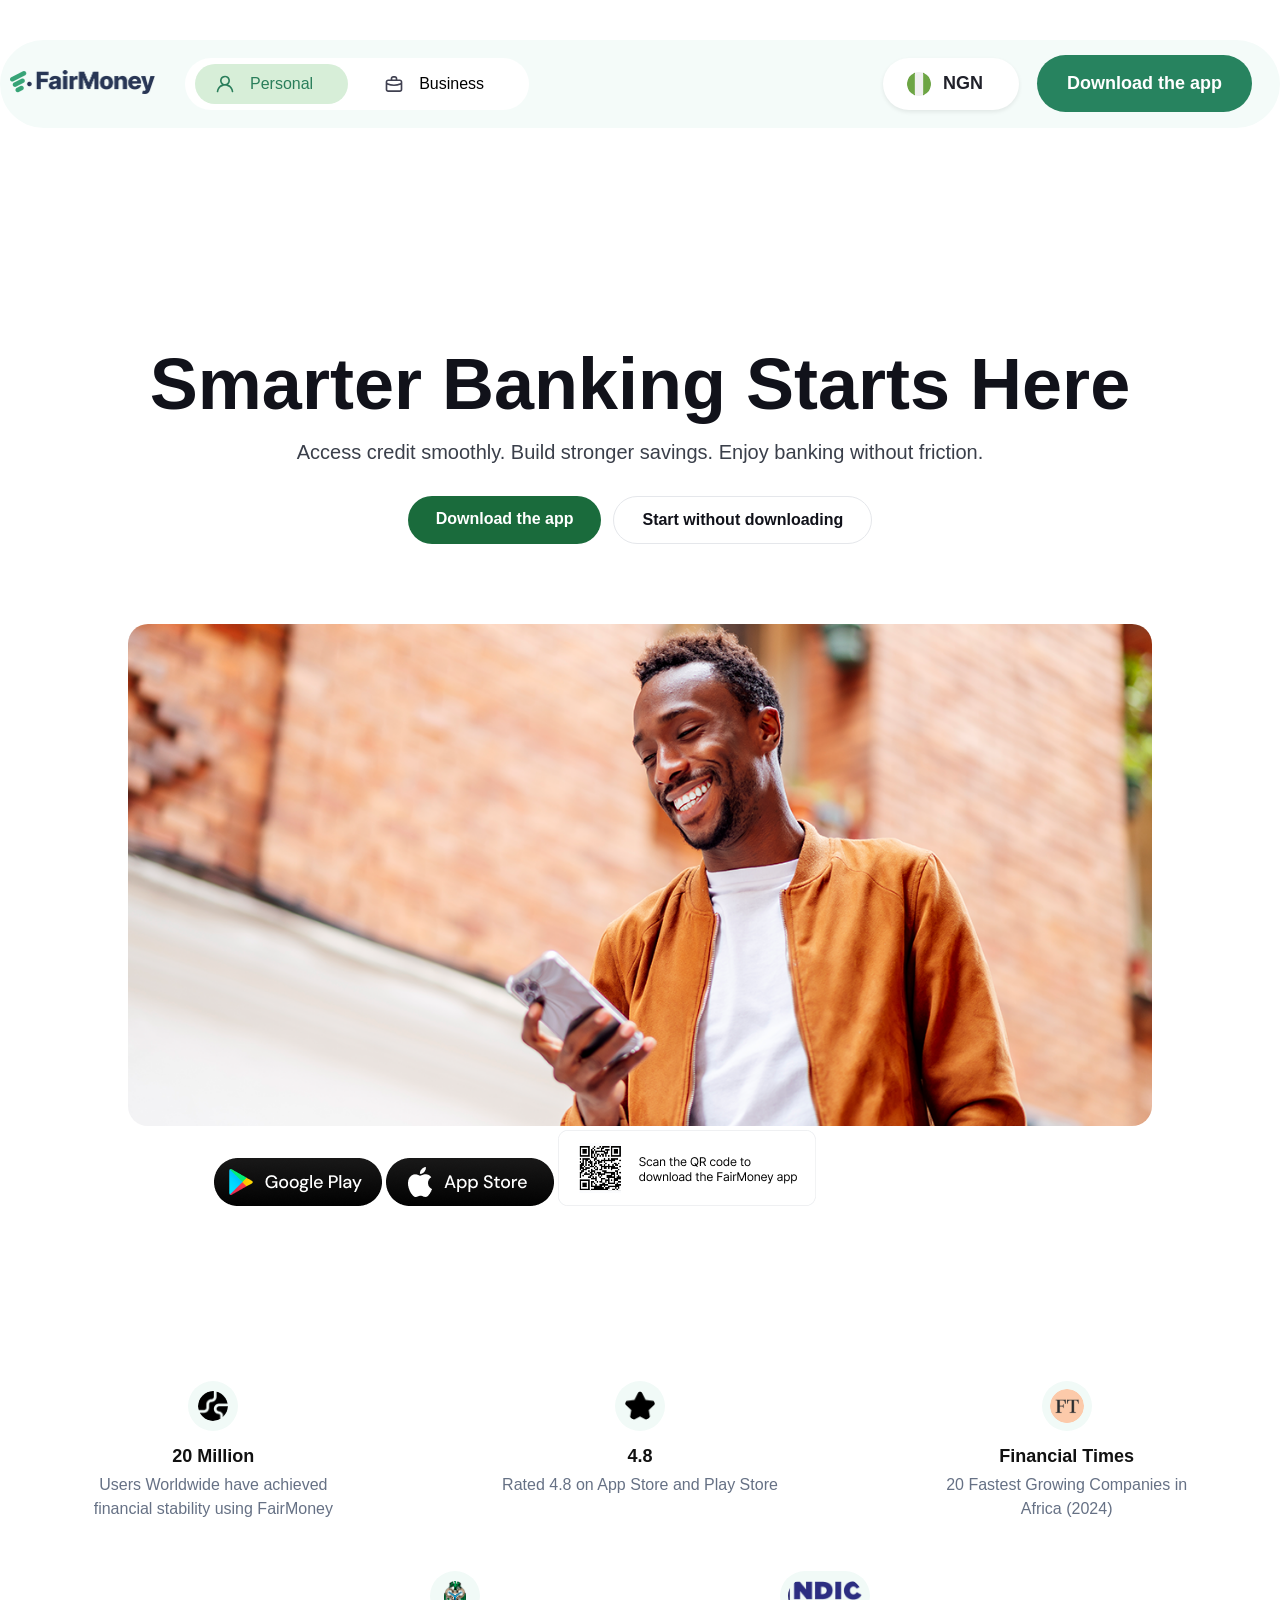
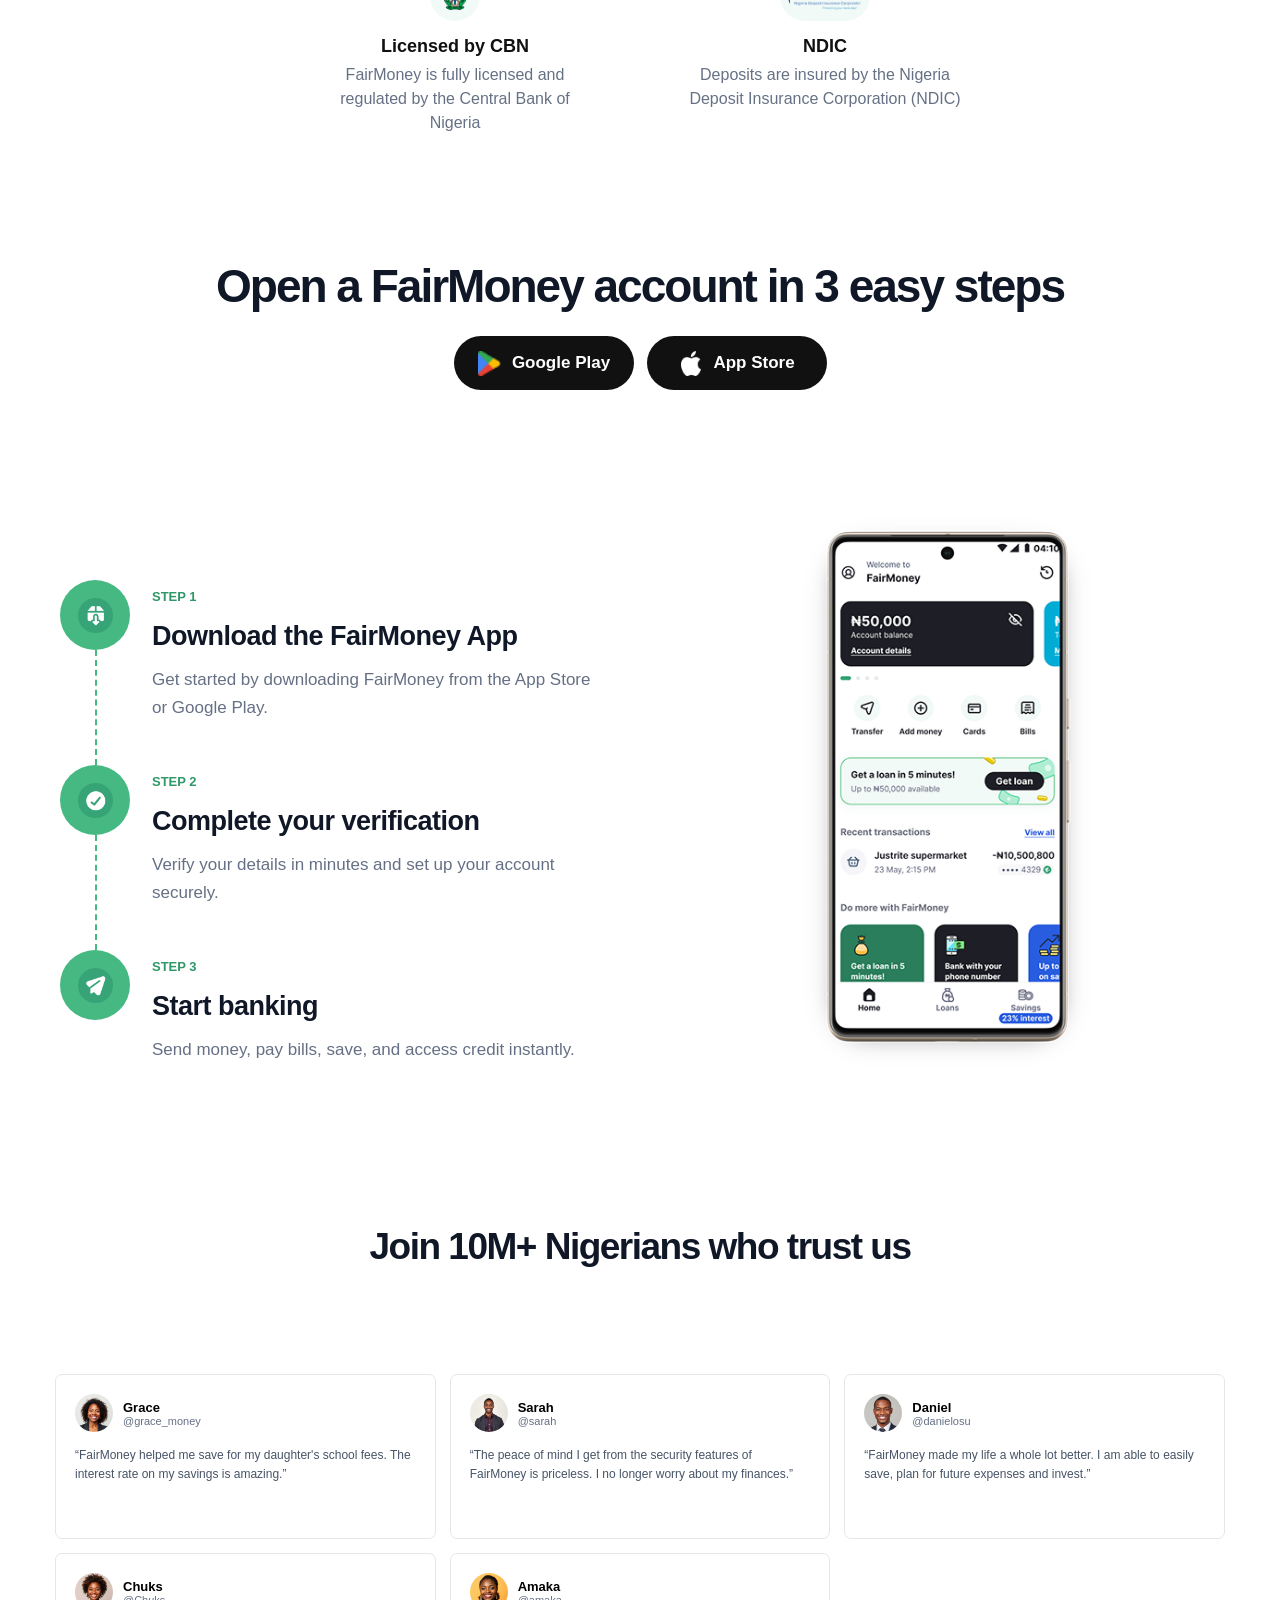
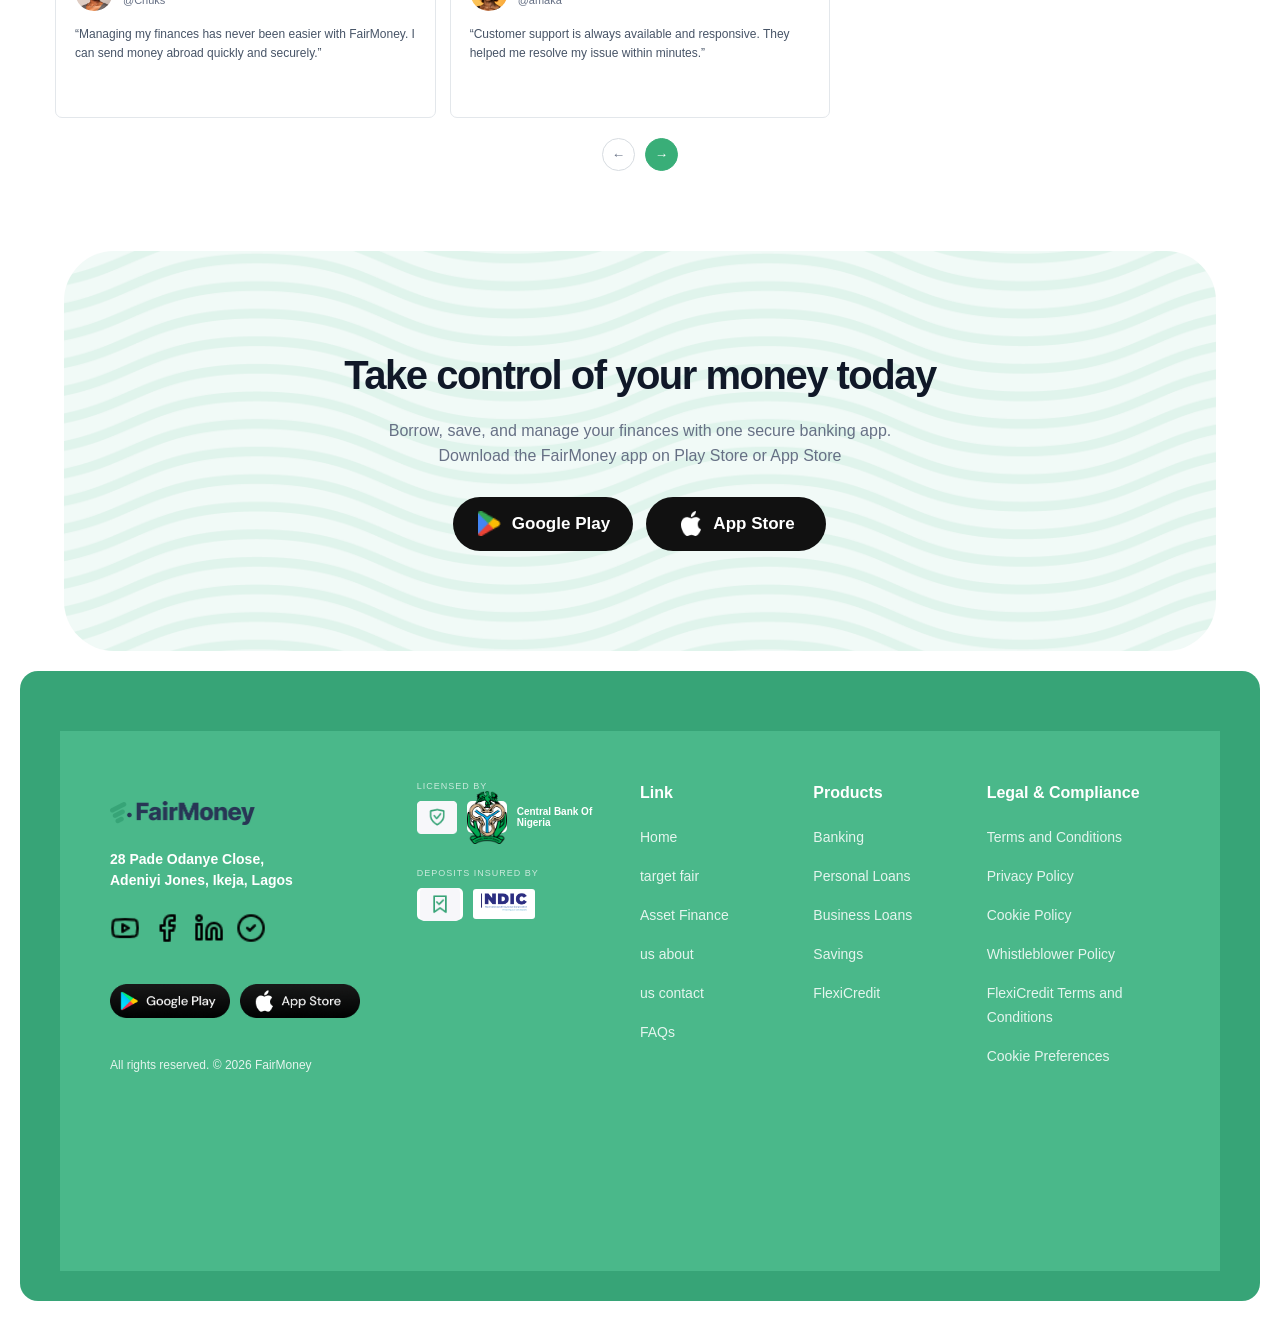
==== commit db73bfc1: "third update" ====
--- a/index.html
+++ b/index.html
@@ -10,11 +10,11 @@
     <link rel="stylesheet" href="./style.css">
 </head>
 
-<body>
+<body style="background-color: white;">
     <header>
         <nav>
             <div class="left">
-                <a href="">
+                <a href="./index.html">
                     <img src="./images/fairmoney-logo-DR-jkARz.png" alt="" class="logo">
                 </a>
                 <div class="button-container">
@@ -544,10 +544,10 @@
             <div class="col">
                 <h4>Link</h4>
                 <a href="#">Home</a>
-                <a href="./otherhtmlfiles/fairtarget.html">Fair Target</a>
+                <a href="./otherhtmlfiles/fairtarget.html">target fair</a>
                 <a href="#">Asset Finance</a>
-                <a href="./otherhtmlfiles/aboutus.html">About Us</a>
-                <a href="./otherhtmlfiles/contactus.html">Contact Us</a>
+                <a href="./otherhtmlfiles/aboutus.html">us about</a>
+                <a href="./otherhtmlfiles/contactus.html">us contact</a>
                 <a href="./otherhtmlfiles/faqs.html">FAQs</a>
             </div>
 
